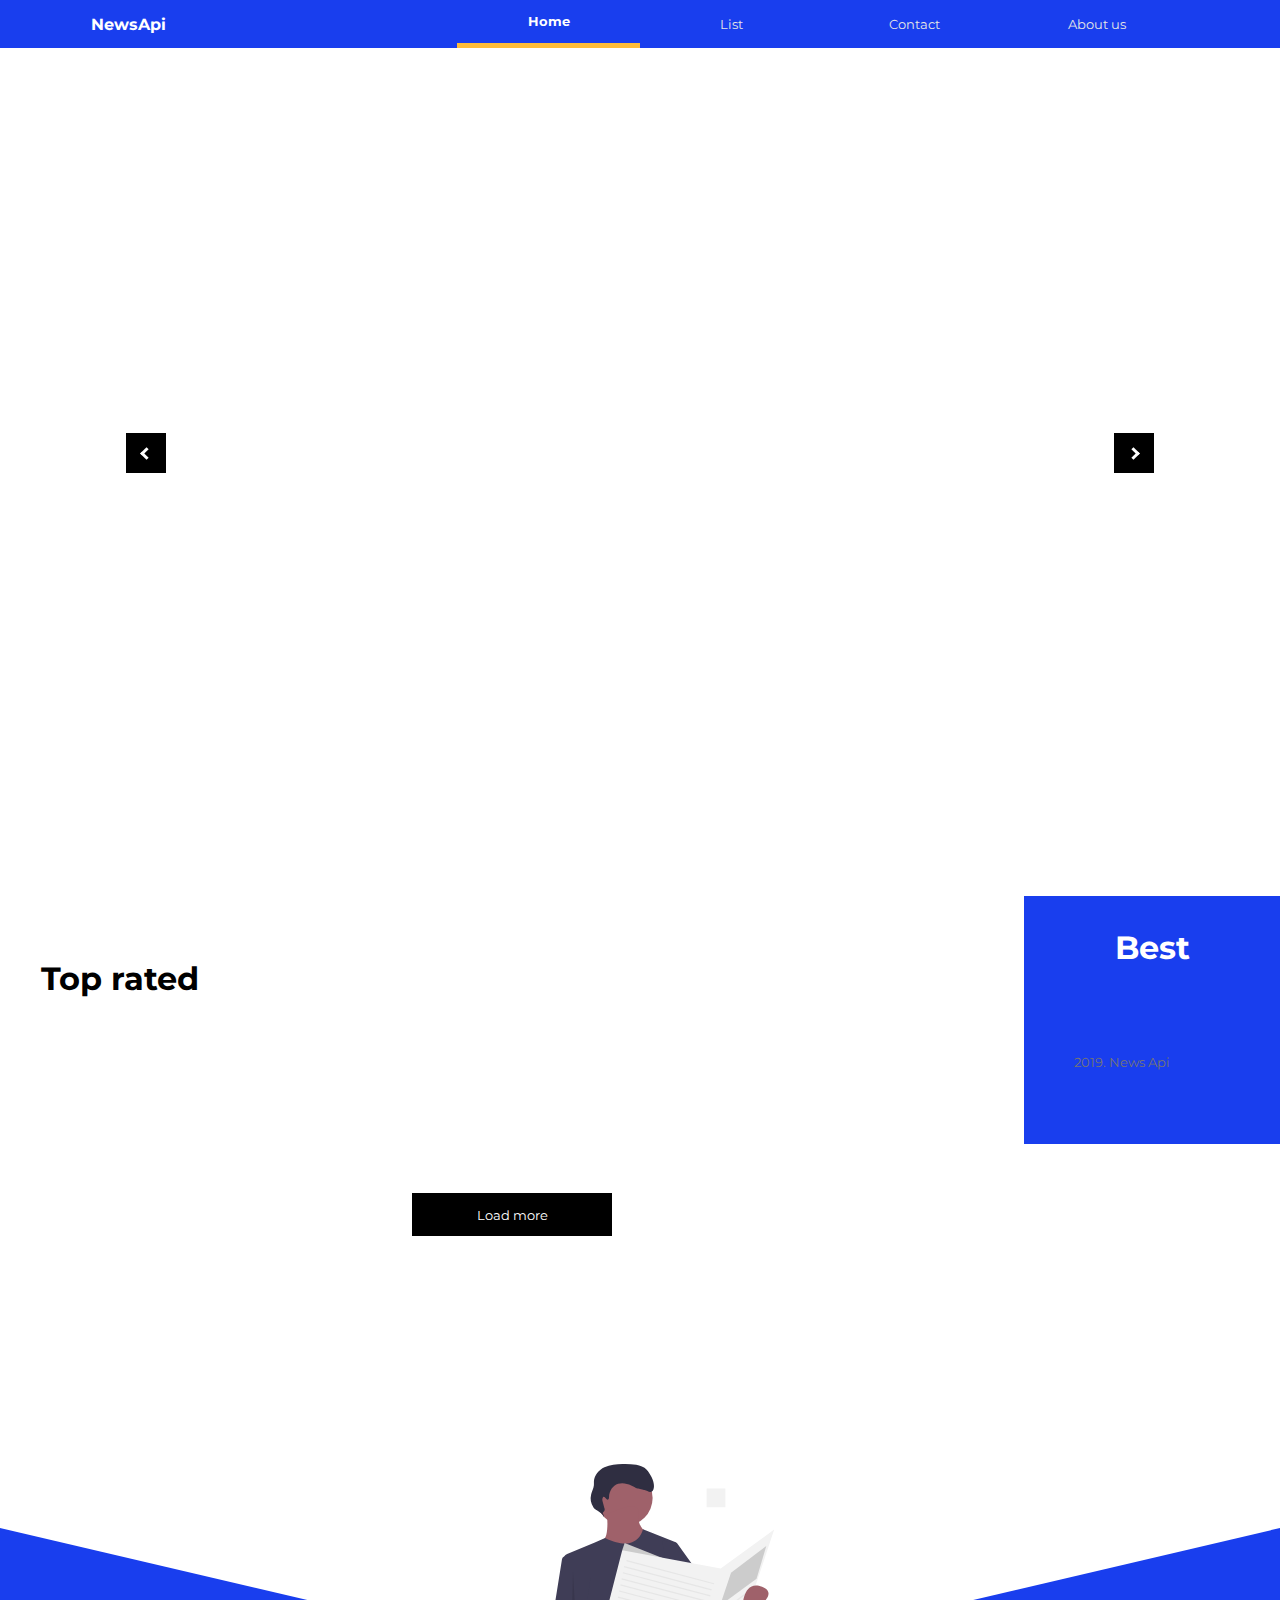
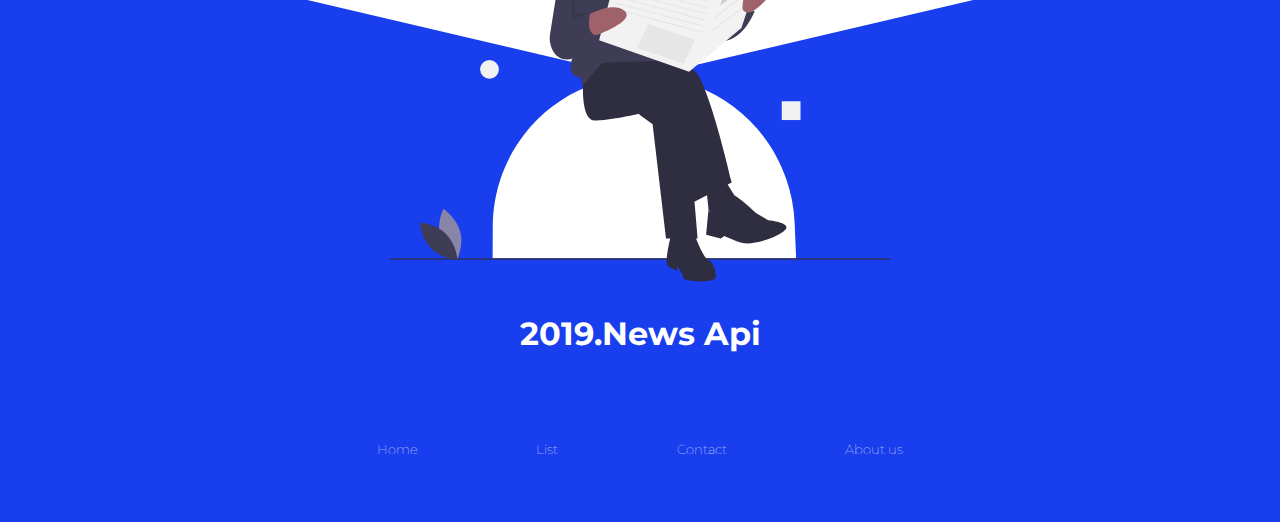
==== index.html @ ca881030 "Add files via upload" ====
<!DOCTYPE html>
<html lang="en">
<head>
    <meta charset="UTF-8">
    <meta name="viewport" content="width=device-width, initial-scale=1.0">
    <meta http-equiv="X-UA-Compatible" content="ie=edge">
    <link rel="stylesheet" href="style.css">
    <link href="https://fonts.googleapis.com/css?family=Montserrat:400,700&display=swap" rel="stylesheet">     
    <title>News Api </title>

</head>
<body>
    <!--Facebook plugin-->
    <div id="fb-root"></div>
    <script async defer crossorigin="anonymous" src="https://connect.facebook.net/en_US/sdk.js#xfbml=1&version=v5.0"></script>
    <!--End facebook plugin-->
    <div class="wrapper">
        <header>
            <nav class="containerwidth">
                <p>NewsApi</p>
                <button><i class="arrow down"></i></button>
                <ul class="nav">
                    <li class="active"><a href="index.html">Home</a></li>
                    <li>
                        <a href="route/lists.html">List</a>
                        <ul class="sub-menu">
                            <li><a href="#">Bitcoinist.com</a></li>
                            <li class="menu-item-has-children"><a href="#">Fxstreet.com</a></li>
                            <li><a href="#">Vanguardngr.com</a></li>
                            <li><a href="#">Crowdfundinsider.com</a></li><li><a href="#">Bitcoinist.com</a></li>
                            <li class="menu-item-has-children"><a href="#">Fxstreet.com</a></li>
                            <li><a href="#">Vanguardngr.com</a></li>
                            <li><a href="#">Crowdfundinsider.com</a></li><li><a href="#">Bitcoinist.com</a></li>
                            <li class="menu-item-has-children"><a href="#">Fxstreet.com</a></li>
                            <li><a href="#">Vanguardngr.com</a></li>
                            <li><a href="#">Crowdfundinsider.com</a></li><li><a href="#">Bitcoinist.com</a></li>
                            <li class="menu-item-has-children"><a href="#">Fxstreet.com</a></li>
                            <li><a href="#">Crowdfundinsider.com</a></li><li><a href="#">Bitcoinist.com</a></li>
                            <li class="menu-item-has-children"><a href="#">Fxstreet.com</a></li>
                            <li><a href="#">Vanguardngr.com</a></li>
                            <li><a href="#">This will be list of authors but select non duplicate</a></li>
                        </ul>
                    </li>
                    <li><a href="route/contact.html">Contact</a></li>
                    <li><a href="route/about.html">About us</a></li>
                </ul>
            </nav>
        </header>

        <div class="sliding containerwidth">
            <div class="recent">
                <div class="centerFlex">
                    <div class="box" id="left">
                        <button><i class="arrow left"></i></button>
                    </div>
                </div>
                
                <div class="news">
                </div>

                <div class="centerFlex">
                    <div class="box" id="right">
                        <button><i class="arrow right"></i></button>
                    </div>
                </div>
            </div>
        </div>

        <div class="topRated">
            <h1>Top rated</h1>
            <div class="row">
            </div>
            <div class="loadMore">
                <button>Load more</button>
            </div>
        </div>

        <aside>
            <div class="best">
                <h1>Best</h1>
                <div class="featured">
                </div>
            </div>

            <div class="fbFeed">
                <div class="fbfullwidth">
                    <div class="fb-page" 
                        data-href="https://www.facebook.com/2019newsapi/?modal=admin_todo_tour" 
                        data-tabs="timeline" 
                        data-width="" 
                        data-height="" 
                        data-small-header="false" 
                        data-adapt-container-width="true" 
                        data-hide-cover="false" 
                        data-show-facepile="true">
                        <blockquote cite="https://www.facebook.com/2019newsapi/?modal=admin_todo_tour" class="fb-xfbml-parse-ignore">
                            <a href="https://www.facebook.com/2019newsapi/?modal=admin_todo_tour">
                                2019. News Api
                            </a>
                        </blockquote>
                    </div> 
                </div>
            </div>        
        </aside>
        

        <footer>
            <svg
                class="arrow"
                xmlns='http://www.w3.org/2000/svg'
                viewBox='0 0 64 64'
                preserveAspectRatio="none">
                <path d='M0 0 L64 0 L32 64 Z' />
            </svg>
            <div class="footersvg">
                <div>
                    <svg id="a751cec9-7d0e-4c8a-a2d9-3a6c65a20454" 
                    data-name="Layer 1" 
                    xmlns="http://www.w3.org/2000/svg" 
                    width="400" 
                    height="auto" 
                    viewBox="0 0 799 667.07575">
                    <title>newspaper</title>
                    <path d="M849.5,746.61987h-485l.21874-51.42174c.55348-130.11522,104.40844-237.32948,234.506-239.54236q2.10824-.03587,4.22346-.0359h.0004a245.33553,245.33553,0,0,1,85.75247,15.40589c92.054,34.28252,153.84089,121.38358,157.951,219.52807Z" transform="translate(-200.5 -116.46212)" fill="#ffffff"/><rect y="630.15774" width="799" height="2" fill="#2f2e41"/><polygon points="398.287 400.165 419.657 415.708 441.028 598.33 491.54 598.33 474.055 390.451 404.115 363.252 398.287 400.165" fill="#2f2e41"/><path d="M509.4184,458.34384s-5.82836,66.05475,17.48508,67.99754,112.68163-19.42787,112.68163-19.42787l42.74131,151.53736,64.112-33.02737s-38.85573-170.96523-62.16917-180.67916-101.02491-29.1418-101.02491-29.1418l-56.34082,9.71393Z" transform="translate(-200.5 -116.46212)" fill="#2f2e41"/><path d="M649.29905,710.90611s-11.65673,44.68409-3.88558,48.56967a140.53483,140.53483,0,0,1,13.59951,7.77114v-7.77114s9.71393,9.71393,9.71393,17.48508,52.45524,9.71393,52.45524,0-1.94278-21.37066-11.65672-27.199-21.37065-38.85573-21.37065-38.85573Z" transform="translate(-200.5 -116.46212)" fill="#2f2e41"/><polygon points="505.14 514.79 509.025 551.703 522.625 575.016 555.652 538.103 530.396 497.305 505.14 514.79" fill="#2f2e41"/><path d="M736.72445,668.1648s7.15372-24.46025,14.26219-21.94406,34.30747,27.77242,34.30747,27.77242L804.722,685.64988s38.85573,3.88558,27.199,15.5423-54.398,27.199-73.82589,19.42786-23.31344-9.71393-23.31344-9.71393l-5.82836,3.88557-23.31344-5.82836,3.88557-40.79852S715.35379,685.64988,736.72445,668.1648Z" transform="translate(-200.5 -116.46212)" fill="#2f2e41"/><circle cx="374.97315" cy="54.34929" r="44.68409" fill="#9f616a"/><path d="M547.30274,197.039s3.88558,40.79852-7.77114,40.79852S541.47438,288.35,572.559,288.35s42.74131-60.22639,42.74131-60.22639-21.37066-7.77115-17.48508-33.02737S547.30274,197.039,547.30274,197.039Z" transform="translate(-200.5 -116.46212)" fill="#9f616a"/><path d="M544.20687,234.72539l-16.332,6.99774L483.5501,260.47592a8.99955,8.99955,0,0,0-5.43656,9.29441l16.734,148.74639s-17.48508,36.91294,9.71394,38.85573L508.447,470.972l31.08459-36.913,116.5672-3.88557,1.94279-188.45031L604.70588,220.647S597.45181,260.755,544.20687,234.72539Z" transform="translate(-200.5 -116.46212)" fill="#3f3d56"/><path d="M489.99054,266.008l-7.17945-2.05127a5.919,5.919,0,0,0-7.47123,4.7594L456.288,388.22347a41.5016,41.5016,0,0,0,4.05469,25.91676c5.8867,11.14588,18.11259,21.25444,43.24739,9.23345l17.48508-126.28113Z" transform="translate(-200.5 -116.46212)" fill="#3f3d56"/><path d="M635.69954,238.809l23.31344,3.88557,64.112,89.36819L728.9533,347.605l36.913-11.65672s-1.94279,17.48508,17.48508,15.5423c0,0-23.31344,64.112-71.88311,44.68409s-64.112-77.71147-64.112-77.71147Z" transform="translate(-200.5 -116.46212)" fill="#3f3d56"/><polygon points="462.399 161.203 374.973 126.232 371.088 137.889 411.886 172.859 462.399 161.203" fill="#ccc"/><path d="M548.56969,173.66c1.65033-.44064,1.89277-2.63175,1.94808-4.339.29622-9.14249,5.80151-18.52371,14.553-21.18523a24.46655,24.46655,0,0,1,10.313-.5675,39.06274,39.06274,0,0,1,13.96661,4.65951c2.27932,1.28145,4.51509,2.82482,7.10047,3.21626,1.70747.25852,9.10059,2.40806,10.80081,2.71057,3.7381.66508,7.2121,4.00959,10.79913,2.765,3.43173-1.19068,4.19139-5.634,4.27434-9.26547.189-8.27324-6.09157-19.72372-11.62353-25.87838-4.198-4.67054-10.519-6.82653-16.698-7.9476a111.168,111.168,0,0,0-21.83787-1.32849c-9.88858.17636-20.05125.93961-28.968,5.21828s-16.40657,12.79425-16.834,22.67516c-.089,2.05828.1233,4.12515-.04976,6.17808-.42218,5.00809-3.08153,9.5316-4.329,14.40017a26.35017,26.35017,0,0,0,3.67977,21.05747c3.30926,4.87005,16.54275,9.29112,16.35142,15.176,2.39183-2.478-3.24866-4.97242-.85683-7.45041a5.89248,5.89248,0,0,0,1.75244-7.19911l-2.53985-9.90672c-.46505-1.814-.92235-3.77752-.21992-5.51327C542.87485,164.40725,545.81807,174.39469,548.56969,173.66Z" transform="translate(-200.5 -116.46212)" fill="#2f2e41"/><polygon points="371.088 137.889 334.175 281.655 477.941 332.168 561.481 262.227 613.936 104.862 528.453 167.031 371.088 137.889" fill="#f2f2f2"/><rect x="647.35642" y="216.98683" width="1.94246" height="144.66914" transform="translate(2.65912 725.90593) rotate(-75.21727)" fill="#e6e6e6"/><rect x="643.47085" y="226.70077" width="1.94246" height="144.66914" transform="translate(-9.62744 729.38435) rotate(-75.21727)" fill="#e6e6e6"/><rect x="641.52806" y="236.4147" width="1.94246" height="144.66914" transform="translate(-20.46692 734.74125) rotate(-75.21727)" fill="#e6e6e6"/><rect x="639.58528" y="246.12863" width="1.94246" height="144.66914" transform="translate(-31.3064 740.09815) rotate(-75.21727)" fill="#e6e6e6"/><rect x="637.64249" y="255.84257" width="1.94246" height="144.66914" transform="translate(-42.14588 745.45505) rotate(-75.21727)" fill="#e6e6e6"/><rect x="635.6997" y="265.5565" width="1.94246" height="144.66914" transform="translate(-52.98536 750.81195) rotate(-75.21727)" fill="#e6e6e6"/><rect x="633.75692" y="275.27043" width="1.94246" height="144.66914" transform="translate(-63.82485 756.16885) rotate(-75.21727)" fill="#e6e6e6"/><rect x="631.81413" y="284.98437" width="1.94246" height="144.66914" transform="translate(-74.66433 761.52575) rotate(-75.21727)" fill="#e6e6e6"/><rect x="629.87134" y="294.6983" width="1.94246" height="144.66914" transform="translate(-85.50381 766.88265) rotate(-75.21727)" fill="#e6e6e6"/><path d="M512.35043,360.10426s43.69485-26.09876,63.12272-8.61368-56.34081,42.7413-56.34081,42.7413Z" transform="translate(-200.5 -116.46212)" fill="#9f616a"/><path d="M464.73431,372.86123l56.34081-21.37065s-9.71393,36.91294,9.71394,38.85573L503.59,423.37368S449.192,423.37368,464.73431,372.86123Z" transform="translate(-200.5 -116.46212)" fill="#3f3d56"/><polygon points="412.494 255.602 487.255 280.799 469.562 319.365 394.801 294.169 412.494 255.602" fill="#e6e6e6"/><polygon points="544.967 173.831 601.308 131.089 585.766 183.545 527.482 226.286 544.967 173.831" fill="#ccc"/><rect x="711.07913" y="339.83365" width="70.7185" height="1.9432" transform="translate(-254.72546 403.94235) rotate(-37.18317)" fill="#e6e6e6"/><rect x="707.19355" y="361.2043" width="70.7185" height="1.9432" transform="translate(-268.43105 405.93854) rotate(-37.18317)" fill="#e6e6e6"/><path d="M777.523,353.43336s48.56966-29.1418,17.48508-40.79852-31.08459,33.02738-31.08459,33.02738S761.98067,355.37615,777.523,353.43336Z" transform="translate(-200.5 -116.46212)" fill="#9f616a"/><polygon points="292.405 171.888 290.462 247.657 320.575 239.063 296.29 239.885 292.405 171.888" opacity="0.1"/><path d="M280.90863,712.35433c6.07317,22.45006,26.87512,36.35395,26.87512,36.35395s10.95541-22.49485,4.88225-44.94491-26.87512-36.354-26.87512-36.354S274.83547,689.90427,280.90863,712.35433Z" transform="translate(-200.5 -116.46212)" fill="#8985a8"/><path d="M289.83272,707.52957c16.66484,16.22256,18.70033,41.1604,18.70033,41.1604s-24.98356-1.36411-41.64841-17.58667-18.70033-41.1604-18.70033-41.1604S273.16787,691.307,289.83272,707.52957Z" transform="translate(-200.5 -116.46212)" fill="#3f3d56"/><rect x="626" y="379.15774" width="30" height="30" fill="#f2f2f2"/><rect x="506" y="39.15774" width="30" height="30" fill="#f2f2f2"/><circle cx="159" cy="328.15774" r="15" fill="#f2f2f2"/></svg>
                </div>
            </div>
            <div class="containerwidth">
                <h1><span>2019.</span> <span>News Api</span></h1>
                <ul class="footernav">
                    <li><a href="index.html" target="_blank">Home</a></li>
                    <li><a href="route/lists.html" target="_blank">List</a></li>
                    <li><a href="route/contact.html" target="_blank">Contact</a></li>
                    <li><a href="route/about.html" target="_blank">About us</a></li>
                </ul>
            </div>
        </footer>
    </div>

<!-- MODAL WINDOW-->
    <div class="modal">
        <div class="modalWindow">
            <div class="exit">+</div>
            <div class="imgContainer">
                <div class="bar">
                    <div class="views">
                        <svg 
                        height="70%" 
                        viewBox="0 -43 511.99959 511" 
                        width="auto" 
                        xmlns="http://www.w3.org/2000/svg"
                        fill="white"
                        ><path d="m255.824219 290.21875c8.289062 0 15.003906-6.71875 15.003906-15.003906v-18.378906c0-8.285157-6.714844-15-15.003906-15-8.285157 0-15 6.714843-15 15v18.378906c0 8.285156 6.714843 15.003906 15 15.003906zm0 0"/><path d="m36.675781 149.875c2.933594 2.9375 6.777344 4.40625 10.621094 4.40625 3.835937 0 7.667969-1.460938 10.597656-4.382812 5.863281-5.851563 5.875-15.351563.023438-21.21875l-32.015625-32.085938c-5.851563-5.863281-15.351563-5.878906-21.214844-.023438-5.863281 5.851563-5.875 15.351563-.023438 21.21875zm0 0"/><path d="m464.035156 154.378906c3.921875 0 7.839844-1.527344 10.785156-4.570312l31.914063-32.988282c5.761719-5.953124 5.605469-15.449218-.351563-21.210937-5.953124-5.765625-15.453124-5.605469-21.214843.351563l-31.914063 32.984374c-5.761718 5.957032-5.601562 15.453126.351563 21.214844 2.914062 2.816406 6.671875 4.21875 10.429687 4.21875zm0 0"/><path d="m255.824219 75.3125c8.289062 0 15.003906-6.71875 15.003906-15.003906v-44.804688c0-8.285156-6.714844-15.003906-15.003906-15.003906-8.285157 0-15 6.71875-15 15.003906v44.804688c0 8.285156 6.714843 15.003906 15 15.003906zm0 0"/><path d="m509.921875 275.125c3.113281-5.234375 2.683594-11.976562-1.003906-16.816406-2.144531-2.835938-29.332031-38.382813-72.9375-74.328125-26.300781-21.675781-53.152344-38.984375-79.804688-51.449219-33.898437-15.847656-67.601562-23.882812-100.175781-23.882812-32.578125 0-66.28125 8.035156-100.179688 23.882812-26.65625 12.464844-53.503906 29.773438-79.804687 51.449219-44.488281 36.671875-71.910156 72.953125-73.054687 74.480469-3.949219 5.265624-3.949219 12.746093 0 18.011718 1.144531 1.523438 28.566406 37.808594 73.054687 74.480469 26.300781 21.675781 53.148437 38.984375 79.804687 51.449219 33.898438 15.847656 67.601563 23.882812 100.179688 23.882812 32.574219 0 66.277344-8.035156 100.175781-23.882812 26.652344-12.464844 53.503907-29.773438 79.804688-51.449219 44.488281-36.671875 71.910156-72.953125 73.054687-74.480469.320313-.429687.613282-.886718.886719-1.347656zm-414.292969-68.421875c37.78125-31.046875 96.273438-68.050781 160.367188-68.050781 64.097656 0 122.589844 37.003906 160.371094 68.050781 27.1875 22.339844 47.902343 44.925781 59.164062 58.125-6.875 3.691406-13.996094 5.054687-21.527344 4.125-11.964844-1.484375-22.070312-8.386719-27.300781-12.644531-10.019531-9.875-20.375-19.171875-30.789063-27.644532-60.972656-49.597656-109.742187-60.007812-139.914062-60.007812-54.671875 0-106.265625 32.632812-139.917969 60.007812-10.542969 8.578126-21.027343 18-31.160156 28.015626-10.292969 9.699218-20.964844 13.707031-32.605469 12.273437-5.597656-.695313-10.78125-2.578125-15.257812-4.820313 11.386718-13.285156 31.851562-35.476562 58.570312-57.429687zm160.351563-6.351563c36.898437 0 66.917969 30.101563 66.917969 67.101563 0 37.003906-30.019532 67.105469-66.917969 67.105469-36.898438 0-66.917969-30.101563-66.917969-67.105469 0-37 30.019531-67.101563 66.917969-67.101563zm.019531 195.929688c-64.097656 0-122.589844-37.007812-160.371094-68.050781-12.191406-10.015625-23.074218-20.082031-32.394531-29.328125 15.226563-1.527344 29.683594-8.476563 42.429687-20.542969.078126-.074219.15625-.148437.230469-.226563 9.488281-9.378906 19.285157-18.191406 29.121094-26.191406 9.332031-7.59375 20.167969-15.640625 32.054687-23.121094-5.148437 11.84375-8.011718 24.910157-8.011718 38.632813 0 53.546875 43.480468 97.109375 96.921875 97.109375 53.445312 0 96.921875-43.5625 96.921875-97.109375 0-13.746094-2.871094-26.828125-8.03125-38.691406 10.136718 6.378906 20.847656 14.015625 32.113281 23.179687 9.835937 8 19.632813 16.8125 29.117187 26.191406.3125.308594.636719.601563.972657.882813 9.078125 7.527344 23.664062 16.917969 41.992187 19.523437-40.988281 40.695313-112.765625 97.742188-193.066406 97.742188zm0 0"/></svg>
                        <h2>226</h2>
                    </div>
                    <div class="bestNews">
                        <svg 
                        height="70%" 
                        viewBox="0 0 512 512" 
                        width="auto" 
                        fill="white"
                        xmlns="http://www.w3.org/2000/svg">
                        <path d="m256 512c-68.378906 0-132.667969-26.628906-181.019531-74.980469-48.351563-48.351562-74.980469-112.640625-74.980469-181.019531s26.628906-132.667969 74.980469-181.019531c48.351562-48.351563 112.640625-74.980469 181.019531-74.980469s132.667969 26.628906 181.019531 74.980469c48.351563 48.351562 74.980469 112.640625 74.980469 181.019531 0 50.53125-14.996094 99.675781-43.375 142.117188-6.136719 9.179687-18.558594 11.648437-27.742188 5.507812-9.179687-6.136719-11.648437-18.558594-5.507812-27.742188 23.960938-35.839843 36.625-77.292968 36.625-119.882812 0-119.101562-96.898438-216-216-216s-216 96.898438-216 216 96.898438 216 216 216c39.503906 0 78.144531-10.757812 111.738281-31.105469 9.445313-5.722656 21.742188-2.707031 27.46875 6.742188 5.722657 9.449219 2.703125 21.746093-6.746093 27.46875-39.84375 24.136719-85.648438 36.894531-132.460938 36.894531zm92.011719-124.644531c13.910156-10.164063 19.445312-27.292969 14.097656-43.640625l-17.054687-52.148438 44.695312-32.261718c13.832031-9.984376 19.574219-27.679688 14.289062-44.027344-5.355468-16.570313-19.988281-27.277344-37.285156-27.277344h-55.566406l-16.910156-52.03125c-5.359375-16.382812-19.992188-26.96875-37.277344-26.96875s-31.917969 10.585938-37.289062 27.007812l-16.898438 51.992188h-55.566406c-17.296875 0-31.929688 10.707031-37.285156 27.273438-5.285157 16.351562.457031 34.046874 14.289062 44.03125l44.695312 32.257812-17.054687 52.152344c-5.347656 16.347656.1875 33.476562 14.097656 43.636718 14 10.226563 32.125 10.277344 46.175781.132813l44.835938-32.371094 44.835938 32.371094c6.996093 5.050781 14.996093 7.574219 23 7.574219 8.070312 0 16.144531-2.570313 23.175781-7.703125zm-144.832031-159.355469c17.128906 0 32.109374-10.609375 37.289062-26.441406l16.535156-50.871094 16.539063 50.90625c5.167969 15.796875 20.148437 26.40625 37.277343 26.40625h53.953126l-43.683594 31.53125c-13.839844 9.988281-19.578125 27.578125-14.28125 43.769531l16.453125 50.316407-43.265625-31.234376c-6.734375-4.859374-14.6875-7.429687-22.996094-7.429687-8.3125 0-16.265625 2.566406-23 7.429687l-43.265625 31.238282 16.457031-50.316406c5.296875-16.195313-.445312-33.785157-14.28125-43.773438l-43.679687-31.53125zm163.648437.003906h.007813zm0 0"/></svg>
                        <h2>2</h2>
                    </div>
                </div>
            </div>
            <div class="content">
                <div class="holder">
                    <span class="date">2020-01-04</span>
                    <h1>Why Crypto Fund Investors are Quitting Their Positions?</h1>
                    <span>Author: <i class="author">Daniel Kuhn</i></span>
                    <p><b>Description:</b> Benjamin Noys found a link between fringe, online philosophies and digital-native currencies. Here he explains \"accelerationism.\"</p>
                    <p><b>Content: </b>This post is part of CoinDesk's 2019 Year in Review, a collection of 100 op-eds, interviews and takes on the state of blockchain and the world. Benjamin Noys, a professor at the University of Chichester, in the UK, invented the term \"accelerationism\" for a ph… [+7181 chars]</p>
                    <div class="links">
                        <a href="" target="_blank">visit source post</a> 
                        <a href="" target="_blank">Seekingalpha.com</a>
                    </div>
                </div>
            </div>
        </div>
    </div>
</body>
<script src="trialScript.js"></script>
</html>
---- style.css ----
/*general setting up*/
html {box-sizing: border-box;}
*, *:before, *:after {box-sizing: inherit;}

body {
    margin: 0;
    padding: 0; 
    font-family: 'Montserrat', sans-serif;
    position: relative;
}

h1,h2,h3,h4,h5,h6{font-weight: 700;}
a{text-decoration: none;transition: all 0.5s ease;}
header, footer{background-color: var(--blue);}

/*color palette used for project*/
:root{
    --blue: #193EEE;
    --orange:#ff6400;
    --yellow:#febc39;
    --grayText:#757575;
}

/*for desktop reaching stop at 1200px wide*/
.containerwidth{
    width: 100%;
    max-width: 1200px;
    margin: 0 auto;
}

/*GRID SYSTM*/
.wrapper{
    margin: 0 auto;
    display: grid;
    grid-template-columns: auto;
	grid-template-rows: auto;
	grid-template-areas: 
        "header"
        "slider"
    	"topRated"
        "aside"
        "footer";
}

/*Grid areas*/
header{grid-area:header;}
.sliding{grid-area:slider; margin-bottom: 3%;}
.topRated{grid-area:topRated;}
aside{grid-area:aside; background-color:var(--blue)}
footer{grid-area:footer;color: white;}

/*give padding to each direct child of wrapper parent except header, because i want it not to have paddings*/
.wrapper > *:not(header):not(footer){padding:4%;}


/*HEADER MOBILE*/
/*nav ul{display: none;}*/
nav{
    display: flex;
    flex-direction: column;
    padding: 0 4%;
}

.nav{
    display: flex;
    flex-direction: column;
    padding: 0;
    flex:0 1 100%;
    justify-content: flex-end;
    align-items: center;
}

.nav li{
    list-style-type: none;
    text-align: center;
    margin-bottom: 2%;
}

.nav > li > a{
    padding: 3% 0;
    width: 100%;
}

.sub-menu{display: none}
.nav{display: none;}

header button{
    border: none;
    margin-bottom: 4%;
    background-color: var(--blue);
}

.recent button{
    border: none;
    background-color: white;
    width: 100%;
    height: 100%;
}

button i {
    border: solid black;
    border-width: 0 3px 3px 0;
    display: inline-block;
    padding: 3px;
}

nav button i{border: solid white;border-width: 0 3px 3px 0;}

/*arrows have been taken form w3*/
.down {transform: rotate(45deg);-webkit-transform: rotate(45deg);}
.right {transform: rotate(-45deg);-webkit-transform: rotate(-45deg);}
.left {transform: rotate(135deg);-webkit-transform: rotate(135deg);}

/*change class to up when down is clicked with js*/
.up {transform: rotate(-135deg);-webkit-transform: rotate(-135deg);}

/*unitl js fix this shows on button hover direct next sibling on same level but dissapears as out button area, needs fixes*/
header button:hover + ul{display: flex; position: relative;}

nav p{
    font-weight: 700; 
    color: white;
    align-self: center;
}

nav a{color: rgb(230, 230, 230);transition: all 0.5s ease;}

.active > a{
    color:white;
    font-weight: bold;
}

ul.nav li:hover a{color:white;}



/*SLIDER MOST RECENT // MOBILE*/
.recent{
    padding:0;
    text-align: center;
    display: grid;
    gap: 20px;
    grid-template-columns: 10% 1fr 10%;
}

/*center things both horisontally and verically*/
.centerFlex {
    display: flex;
    justify-content: center;
    align-items: center;
    flex: 0 1 10%;
  }

/*every of 3 sliders put at those dimensions despite first and last childs are not sliders*/
[class*="slider"]{
    display: grid;
    grid-template-rows: auto 300px auto;
    transition: all 0.5s ease;
}

/*Slider change scaling*/
[class*="slider"]:hover{
    grid-template-rows: auto 320px auto;
}

/*change layout slider PHONE*/
.news{
    display: grid;
    grid-template-columns: 1fr;
    gap: 15px;
}

/*black square under arrows on tablet and desktop visible*/
.box{
    height: 40px;
    width: 100%;
    max-width: 40px;
    display: flex;
    align-items: center;
    justify-content: center;
}

/*targeting image div of every visible slider and adds overlay shadow*/
.sliding .image{
    padding:5%;
    background-blend-mode: overlay;
    background-color: rgba(0, 0, 0, 0.4);
    transition: all 0.5s ease;
    margin-bottom: 5%; 
}

/*changes  blend mode so it becomes darker*/
[class*='slider'] .image:hover{background-color: rgba(0, 0, 0, 0.7);}


/*Dont display 2 boxes unless media changes*/
.slider2, .slider3{display: none;}

/*Change this images url with api image path*/
[class*='slider'] .image{
    background-repeat: no-repeat;
    display: flex;
    align-items: center;
}

.slider1 .image{background-image: url("img/slider1.png");}
.slider2 .image{background-image: url("img/slider2.jpg");}
.slider3 .image{background-image: url("img/slider3.jpg");}

.sliding p, a{
    color: var(--grayText);
    font-size: 0.8em;
}

.sliding h2{color: white; font-size: 1.3em;}

.sliding p{
    display: flex;
    flex-direction: column;
    align-items: center;
    justify-content: flex-end;
}

.news span{color: #4b4b4b;;}


/*ASIDE BEST // MOBILE*/
.fbFeed{margin-bottom: 20%;}
.fbfullwidth{width: 100%;}

/*solution of making fb plugin responsive
https://www.mugo.ca/Blog/How-to-make-the-Facebook-Page-Plugin-fully-responsive */
aside{margin-top: 20%;}
aside .best{
    color: white;
    display: flex;
    flex-direction: column;
    text-align: center;
}

.featured{
    display: flex;
    flex-direction: column;
    padding:10%;
    align-items: center;
}

aside article{
    margin-bottom: 20%;
    width: 100%;
    display: flex;
    flex-direction: column;
    align-items: center;
    text-align: center;
}

aside article [class*="image"]{
    width: 150px;
    height:150px;
    margin-bottom: 5%;
    display: flex;
    align-items: flex-end;
    background-size:  100% 100%;
    background-repeat: no-repeat;
}

aside [class*="numbering"]{
    background-color: var(--blue);
    width: 35%;
    height: 35%;
    display: flex;
    align-items: center;
    justify-content: center;
    font-weight: bold;
    font-size: 2em;
    transition: all 0.5s ease;
}

.image1{background-image: url("https://www.newsbtc.com/wp-content/uploads/2020/01/shutterstock_1298459278-1200x780.jpg");}
.image2{background-image: url("img/best2.jpg");}
.image3{background-image: url("img/best3.jpg");}

.best a{font-weight: 100;color: white;}
.best a:hover{text-decoration: underline;}

/* this selects first link that is hovered so when it is it changes square width and hight */
.best article:hover [class*="numbering"]{
    width: 50%;
    height: 50%;
    background-color: white;
    color: var(--blue);
}

/*hides underline from numbers from first child link over image hover*/
.best article a:first-child:hover{text-decoration: none;}


/*TOP RATED SECTION // MOBILE*/
.topRated{
    display: flex; 
    flex-direction: column;
    margin-bottom: 5%;
}

.topRated .row{
    display: grid;
    grid-template-columns: 1fr;
    grid-auto-rows:1fr;
    gap:25px;
    margin: 5% 0;
}

.row > article{
    grid-template-columns: minmax(min-content,100%);
}

.row a{display: block;}

.row article div[class*="img"]{
    flex: 1;
    display: flex;
    flex-direction: column;
    justify-content: space-between;
    background-size:  100% 100%;
    background-repeat: no-repeat;
    color: white;
    padding: 2% 5%;
    background-blend-mode: overlay;
    background-color: rgba(0, 0, 0, 0.2);
}

.img1{background-image: url(img/top1.jpg);}
.img2{background-image: url(img/top2.jpg);}
.img3{background-image: url(img/top3.jpg);}


.lower a{margin: 5% 0;}
.lower{
    color:var(--grayText);
    display: flex;
    flex-direction: column;
}

.loadMore{
    display: flex; 
    justify-content: center; 
    background-color: black;
    width: 200px;
    align-self: center;
    margin-top: 80px;
}

.loadMore a{color: white;}
.loadMore button{
    width: 100%; 
    height: 100%;
    border: none; 
    background-color: black; 
    color: white;
    font-family: inherit;
    padding: 1em;
}


/*FOOTER*/
footer{
    margin-top:200px;
}

footer svg[class="arrow"]{
    width:100%;
    height: 50px;
    background-color: var(--blue);
}

footer svg[class="arrow"] path{fill:white}

.footernav{
    list-style-type: none;
    display: flex;
    flex-direction:column;
    padding: 0;
    align-items: center;
}

.footernav li{
    margin-bottom: 1em;
 }
 
 .footernav a{
    color: white;
    font-weight: 100;
 }

footer > div{
    display: flex;
    flex-direction: column;
    align-items: center;
    text-align: center;
    padding:0 4%;
}

footer > div h1{
    display: flex;
    flex-direction: column;
}

.footersvg{display:none}

footer .containerwidth{
    margin: 2em auto 0 auto;
}

/* MODAL WINDOW // MOBILE*/
/*https://codepen.io/Middi/pen/rJYOyz*/

/*target this with javascript when modal is called*/
body {
    height: 100vh;
    /*overflow-y: hidden;*/
    /*position: fixed;*/
    /*will use this code above to unable scrolling when modal is opened*/
  }

.modal{
    width: 100%;
    height: 100%;
    background-color: rgba(0, 0, 0, 0.7);

    /*check this for opening on current viewport*/
    position: absolute; 
    top:0; 
    /*check it*/

    display: flex;
    justify-content: center;
    align-items: center;
    overflow: auto;

    /*When modal is about to exit display it to none*/
    display: none;
}

.exit{
    cursor: pointer;
    position: absolute;
    top:0;
    right: 15px;
    font-size: 2em;
    transform: rotate(45deg);
}

.modalWindow{
    width: 80vw;
    min-height: 80vh; /*if its greater than take space needed*/
    max-height: 90vh;
    background-color: white;  
    position: relative;
    display: flex;
    flex-direction: column;
}

.imgContainer {
    background-color: var(--blue); /*fallback*/
    background-image: url(img/best2.jpg);
    background-size:  cover;
    background-repeat: no-repeat;
    height: 25vh;
    display: flex;
    flex-direction: column;
    justify-content: flex-end;
}

.imgContainer .bar {
    background-color: var(--blue);
    color: white;
    height: 20%;
    align-items: center;
    display: flex;
    padding: 0 10%;
    flex-flow:row wrap;
}

.bar > div {
    width: auto;
    height: 100%;
    display: flex;
    align-items: center;
    margin-right: 1em;
}

/*every element inside div items no matter which - give margin right*/
.bar > div > *{
    margin:0;
    margin-right: 1em;
}

.modal .content{
    padding:0% 9%; 
    overflow-y: auto;
    display: flex;
    font-size: 0.8em;
}

.holder{
    padding:10% 0;
    margin: auto auto;
}

/*let everything be gray inside holder except h1 and element with author class*/
.holder *:not(h1):not(.author){color: var(--grayText);}
.holder span i{color: black;}
.holder a{font-weight: 100;}
.holder a:hover{color: var(--blue);}

.modal .links{
    margin-top:10%;
    display:flex;
    flex-direction: column;
    align-items: center;
}

.modal .links a:first-child{margin-bottom: 2%;}



/* Tablet Styles */
@media only screen and (min-width: 550px) {

/*HEADER // TABLET*/
header button{display: none;}
/*list dropdown removed for tablet and phone sizes*/
.sub-menu{display: none;}

nav{
    flex-direction: row;
    padding: 0 4%;
}

/*direct child (logo) take space of 1 and rest of flex 2*/
nav > p{
    flex:1;
    margin:0;
}

.nav {
    display: flex;
    flex-direction: row;
    flex:2;
    margin: 0;
    height: 3em;
    align-items: center;
}

.nav > li {
    position: relative;
    margin-left: 0;
    margin-bottom: 0;
    flex-basis: 25%;
    justify-content: center;
    display: flex;
    height: 100%;
    align-items: center;
    transition: all 0.5s ease;
}

.nav > li:not(.active):hover{
    background-color: var(--yellow);
}

.active{
    border-bottom: 5px solid var(--yellow);
}



/*SLIDER // TABLET*/
/*fallback to arrows*/
.recent .box{background-color: black;}
.recent button{background-color: black;}
button i {border: solid white;border-width: 0 3px 3px 0;}

.recent{
    display: grid;
    grid-template-columns: 10% 1fr 10%;
}

/*change layout slider TABLET*/
.news{
    grid-template-columns: repeat(2, 1fr);
}

.slider2{display: grid;}

/*same hight on images*/
[class*="slider"] .image{
    flex:1;
    display: flex;
    align-items: center;
}

/*SLIDER 100VH FIX TO CENTER*/
/*FIX FOOTER STICK ON BTM*/
/*FIX da se pomjeraju samo slideri ne strelice*/
.sliding{
    height: 90vh;
    display:grid;
}

/*ASIDE // TABLET */
aside article{margin-bottom:7%;}
aside{margin-top: 0;}

/*fb feed hide*/
.fbFeed{display: none;}


/*TOP FEED // TABLET*/
.topRated .row{
    grid-template-columns: 1fr 1fr;
}

.row > article{
    display: grid;
    grid-template-rows: 1fr 1fr;
    justify-content: center;
    grid-template-columns: minmax(min-content,100%);
}

/*selects first div of parent article and its direct span child*/
.topRated article div:first-child > span{
    font-size: 0.8em; 
    color: rgba(255, 255, 255, 0.8);
}

/*FOOTER // TABLET*/
footer svg[class="arrow"]{height: 100px;}

.footernav{
    flex-direction:row;
    width: 100%;
    justify-content: space-evenly;
    margin:3em 0 3em 0;
    padding: 1em;
}

.footernav li{
    margin-bottom:0;
 }

footer > div h1{
    display: flex;
    flex-direction: row;
    margin-top:1em;
}

.footersvg{
    display:flex;
    position: relative;
    height: 200px;
}

.footersvg > div {
    position: relative;
    top:-150px;
}

footer .containerwidth{
    padding-top:0;
    width: 70%;
}

.containerwidth h1{margin-top:0;}

/*MODAL WINDOW // TABLET*/
.imgContainer{
    height: 35vh;
    display: flex;
    flex-direction:column;
}

.imgContainer > div{
    background-color: red;
}

.modal .content{
    font-size: 1em;
}

}


/* additional media just for tablet aside change so style from mobile is again reused for aside*/
@media only screen and (min-width: 550px) and (max-width:960px){
    .featured{
        flex-direction: row;
        align-items: stretch;
        padding: 0;
    }

    article{margin-right: 5%;}
    .featured article:last-child{margin-right: 0;}
    
}



/* Desktop Styles */
@media only screen and (min-width: 961px) {
/*Grid system*/
.wrapper{
    margin: 0 auto;
    display: grid;
    grid-template-columns: 1fr 20%;
    grid-template-rows: auto;
    grid-template-areas: 
        "header header"
        "slider slider"
        "topRated aside"
        "topRated ."
        "footer footer";
}

/*SLIDER*/
.recent{
    grid-template-columns: 10% 1fr 10%;
}

/*change lauout slider DESKTOP*/
.news{
     grid-template-columns: repeat(3, 1fr);
}

.slider3{display: grid;}

/*FB FEED // DESKTOP*/
.fbFeed{display: flex;}
aside article{margin-bottom: 20%;}

/*TOP FEED // DESKTOP*/
.topRated .row{
    grid-template-columns: 1fr 1fr 1fr;
}

.row > article{
    grid-template-columns: minmax(min-content,90%);
}


/*HEADER // showing subnavigation on hover // DESKTOP*/
/*changes display to visible when direct li of ul is hovered so it displays direct child ul of that li*/

ul > li:hover > ul{
    position: absolute;
    top: 100%;
    background-color: var(--blue);
    display: flex;
    flex-direction: column;
    padding:0;
    z-index: 1;
}

.sub-menu li{
    margin:  0;
    display: flex;
    justify-content: center;
    text-align: center;
}

.sub-menu li > a{padding: 2% 0;}


/*FOOTER // DESKTOP*/
footer svg[class="arrow"]{height: 150px;}

.footersvg svg{
    width: 500px;
}

.footersvg > div {
	top: -220px;
}

/*MODAL WINDOW*/
/* makes container basis wider than image*/
.modalWindow{flex-direction: row;}
.modal .content{flex:0 1 65%;}

.imgContainer{
    flex: 0 1 35%;
    height: auto;
    flex-direction:row;
    justify-content: flex-start;
}

.modal .links{
    margin-top:5%;
    margin-bottom: 0;
    flex-direction: row;
    justify-content: space-between;
}

.imgContainer .bar{
    flex-direction: column;
    height: 100%;
    justify-content: center;
    width:20%;
    padding:0;
}

.bar > div {
    width: auto; 
    height: auto;
    margin:0;
    margin-bottom: 1em;
    display: grid;
    grid-template-rows: 50px auto;
    grid-template-columns: auto;
    justify-items: center;
}

.bar > div > *{
    margin:0;
}



}
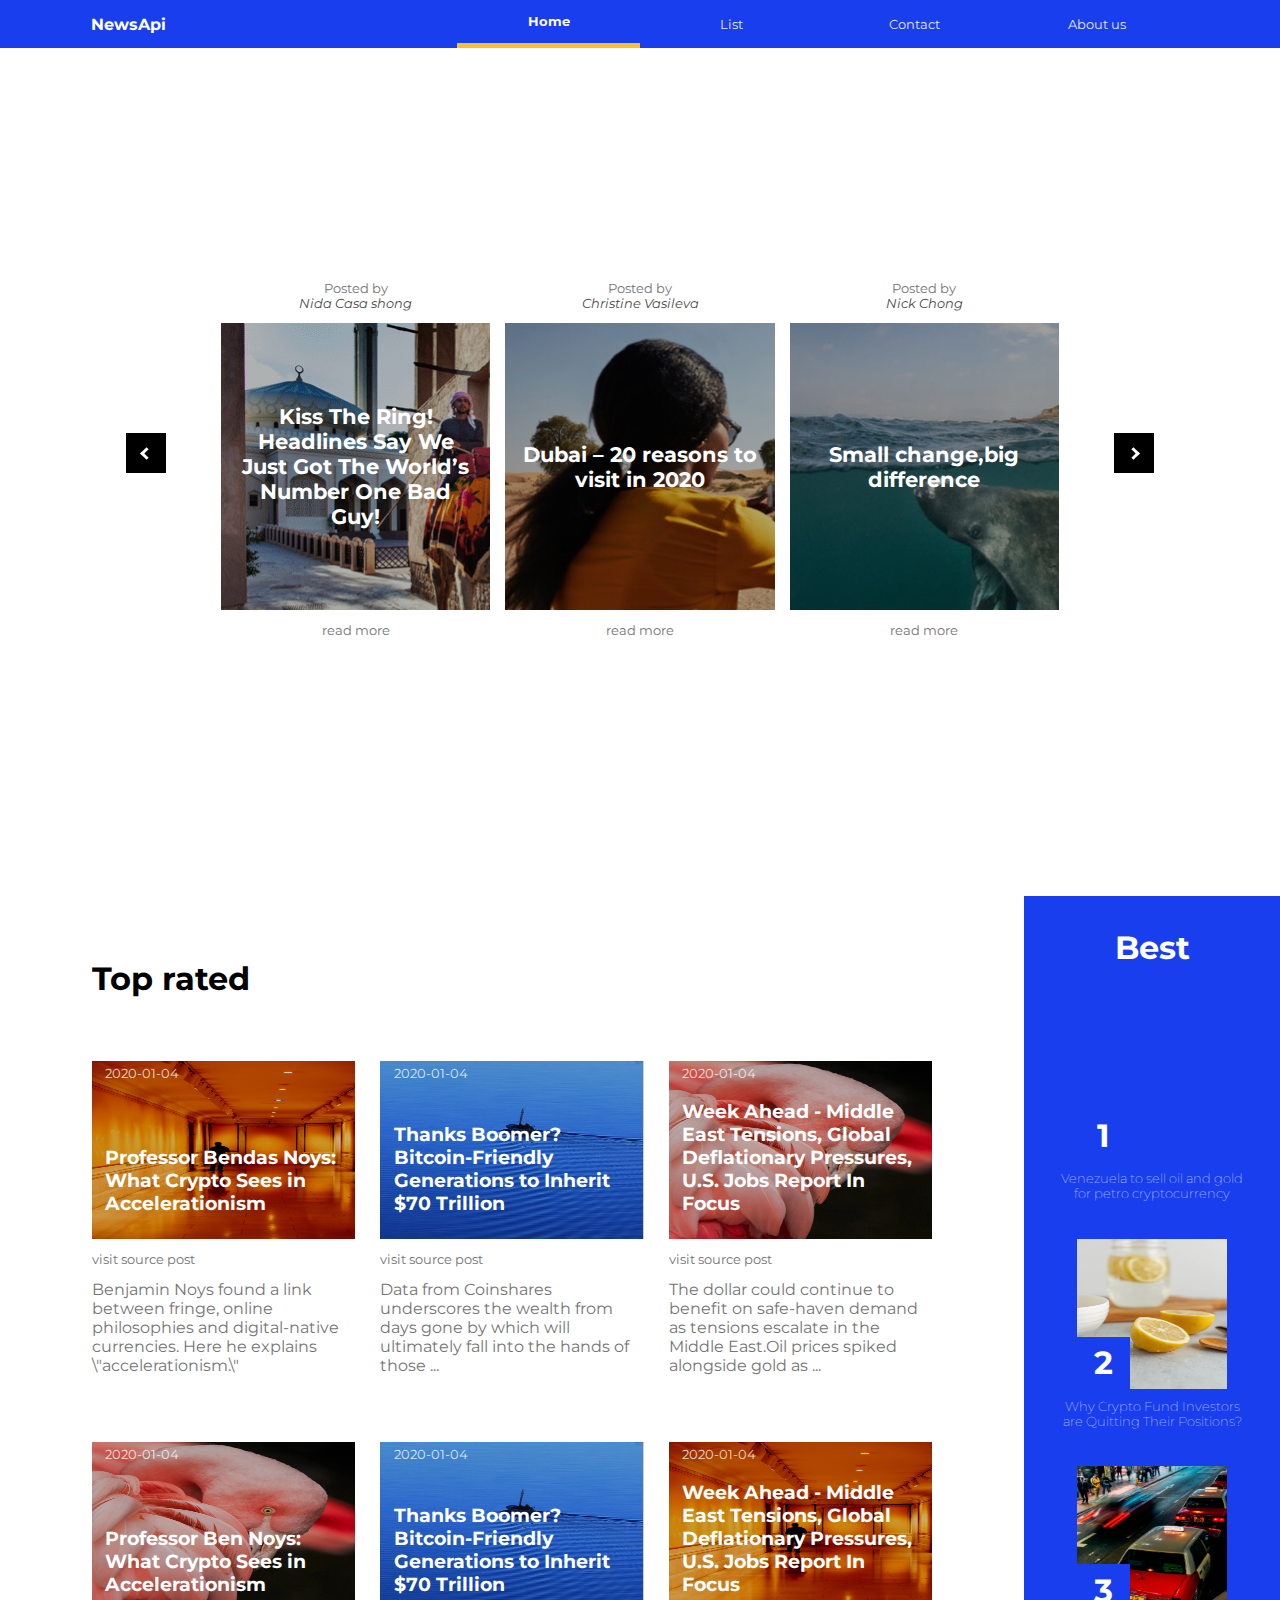
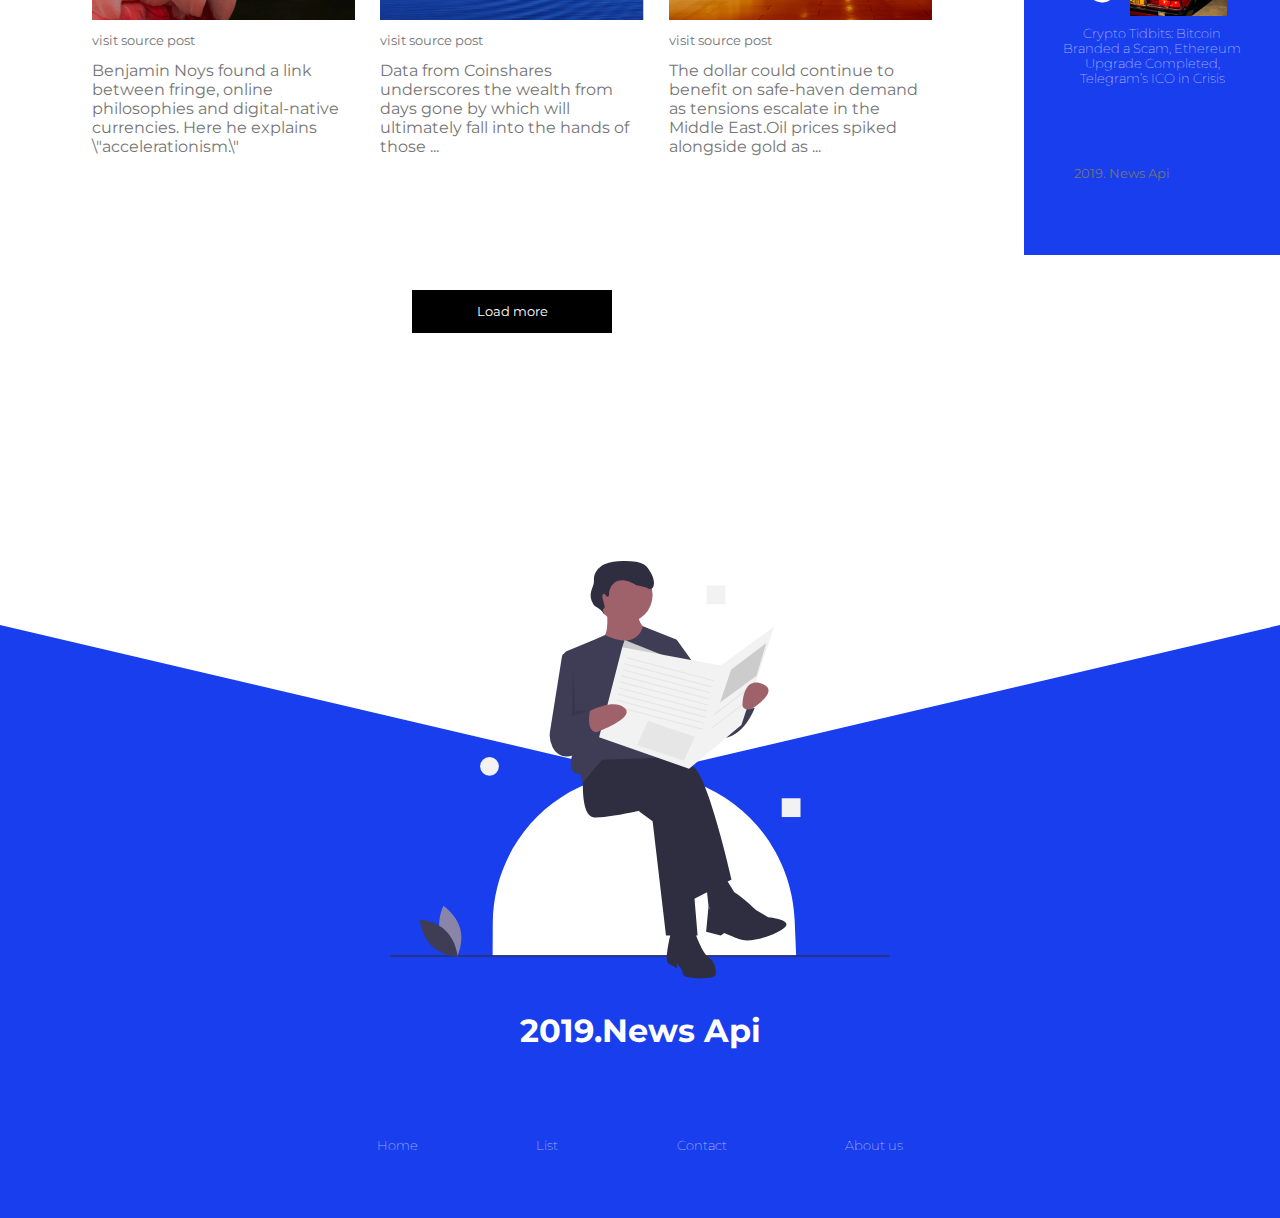
==== commit adceea7e: "Add files via upload" ====
--- a/index.html
+++ b/index.html
@@ -56,6 +56,27 @@
                 </div>
                 
                 <div class="news">
+                    <div class="slider1">
+                        <p>Posted by <span class="author"><i>Nida Casa shong</i></span></p>
+                        <div class="image">
+                            <h2>Kiss The Ring! Headlines Say We Just Got The World’s Number One Bad Guy!</h2>
+                        </div>
+                        <a href="#">read more</a>
+                    </div>
+                    <div class="slider2">
+                        <p>Posted by <span class="author"><i>Christine Vasileva</i></span></p>
+                        <div class="image">
+                            <h2>Dubai – 20 reasons to visit in 2020</h2>
+                        </div>
+                        <a href="#">read more</a>
+                    </div>
+                    <div class="slider3">
+                        <p>Posted by <span class="author"><i>Nick Chong</i></span></p>
+                        <div class="image">
+                            <h2>Small change,big difference</h2>
+                        </div>
+                        <a href="#">read more</a>
+                    </div>
                 </div>
 
                 <div class="centerFlex">
@@ -69,6 +90,82 @@
         <div class="topRated">
             <h1>Top rated</h1>
             <div class="row">
+                <article>
+                    <div class="img1">
+                        <span>2020-01-04</span>
+                        <h3>Professor Bendas Noys: What Crypto Sees in Accelerationism</h3>
+                    </div>
+                    <div class="lower">
+                        <a href="#">visit source post</a>
+                        <span class="description">
+                            Benjamin Noys found a link between fringe, online philosophies and digital-native currencies. Here he explains \"accelerationism.\"
+                        </span>
+                    </div>
+                </article>
+
+                <article>
+                    <div class="img2">
+                        <span>2020-01-04</span>
+                        <h3>Thanks Boomer? Bitcoin-Friendly Generations to Inherit $70 Trillion</h3>
+                    </div>
+                    <div class="lower">
+                        <a href="#">visit source post</a>
+                        <span class="description">
+                            Data from Coinshares underscores the wealth from days gone by which will ultimately fall into the hands of those ...
+                        </span>
+                    </div>
+                </article>
+
+                <article>
+                    <div class="img3">
+                        <span>2020-01-04</span>
+                        <h3>Week Ahead - Middle East Tensions, Global Deflationary Pressures, U.S. Jobs Report In Focus</h3>
+                    </div>
+                    <div class="lower">
+                        <a href="#">visit source post</a>
+                        <span class="description">
+                            The dollar could continue to benefit on safe-haven demand as tensions escalate in the Middle East.Oil prices spiked alongside gold as ...
+                        </span>
+                    </div>
+                </article>
+
+                <!--Second row-->
+                <article>
+                    <div class="img3">
+                        <span>2020-01-04</span>
+                        <h3>Professor Ben Noys: What Crypto Sees in Accelerationism</h3>
+                    </div>
+                    <div class="lower">
+                        <a href="#">visit source post</a>
+                        <span class="description">
+                            Benjamin Noys found a link between fringe, online philosophies and digital-native currencies. Here he explains \"accelerationism.\"
+                        </span>
+                    </div>
+                </article>
+                <article>
+                    <div class="img2">
+                        <span>2020-01-04</span>
+                        <h3>Thanks Boomer? Bitcoin-Friendly Generations to Inherit $70 Trillion</h3>
+                    </div>
+                    <div class="lower">
+                        <a href="#">visit source post</a>
+                        <span class="description">
+                            Data from Coinshares underscores the wealth from days gone by which will ultimately fall into the hands of those ...
+                        </span>
+                    </div>
+                </article>
+                <article>
+                    <div class="img1">
+                        <span>2020-01-04</span>
+                        <h3>Week Ahead - Middle East Tensions, Global Deflationary Pressures, U.S. Jobs Report In Focus</h3>
+                    </div>
+                    <div class="lower">
+                        <a href="#">visit source post</a>
+                        <span class="description">
+                            The dollar could continue to benefit on safe-haven demand as tensions escalate in the Middle East.Oil prices spiked alongside gold as ...
+                        </span>
+                    </div>
+                </article>
             </div>
             <div class="loadMore">
                 <button>Load more</button>
@@ -79,6 +176,24 @@
             <div class="best">
                 <h1>Best</h1>
                 <div class="featured">
+                    <article>
+                            <div class="image1">
+                                <div class="numbering">1</div>
+                            </div>
+                        <a href="#">Venezuela to sell oil and gold for petro cryptocurrency</a>
+                    </article>
+                    <article>
+                            <div class="image2">
+                                <div class="numbering">2</div>
+                            </div>
+                        <a href="#">Why Crypto Fund Investors are Quitting Their Positions?</a>
+                    </article>
+                    <article>
+                            <div class="image3">
+                                <div class="numbering">3</div>
+                            </div>
+                        <a href="#">Crypto Tidbits: Bitcoin Branded a Scam, Ethereum Upgrade Completed, Telegram’s ICO in Crisis</a>
+                    </article>
                 </div>
             </div>
 
@@ -180,5 +295,5 @@
         </div>
     </div>
 </body>
-<script src="trialScript.js"></script>
+<script src="script.js"></script>
 </html>--- a/style.css
+++ b/style.css
@@ -42,7 +42,7 @@
         "footer";
 }
 
-/*Grid areas*/
+/*Grid areas Home page*/
 header{grid-area:header;}
 .sliding{grid-area:slider; margin-bottom: 3%;}
 .topRated{grid-area:topRated;}
@@ -81,7 +81,7 @@
     width: 100%;
 }
 
-.sub-menu{display: none}
+.sub-menu{display: none;}
 .nav{display: none;}
 
 header button{
@@ -154,13 +154,13 @@
 /*every of 3 sliders put at those dimensions despite first and last childs are not sliders*/
 [class*="slider"]{
     display: grid;
-    grid-template-rows: auto 300px auto;
+    grid-template-rows: min-content 300px min-content;
     transition: all 0.5s ease;
 }
 
 /*Slider change scaling*/
 [class*="slider"]:hover{
-    grid-template-rows: auto 320px auto;
+    grid-template-rows: auto 350px auto;
 }
 
 /*change layout slider PHONE*/
@@ -168,6 +168,7 @@
     display: grid;
     grid-template-columns: 1fr;
     gap: 15px;
+    align-items: center;
 }
 
 /*black square under arrows on tablet and desktop visible*/
@@ -184,7 +185,7 @@
 .sliding .image{
     padding:5%;
     background-blend-mode: overlay;
-    background-color: rgba(0, 0, 0, 0.4);
+    background-color: rgba(0, 0, 0, 0.3);
     transition: all 0.5s ease;
     margin-bottom: 5%; 
 }
@@ -292,7 +293,7 @@
 }
 
 /*hides underline from numbers from first child link over image hover*/
-.best article a:first-child:hover{text-decoration: none;}
+.best article a:hover{text-decoration: none;}
 
 
 /*TOP RATED SECTION // MOBILE*/
@@ -300,6 +301,10 @@
     display: flex; 
     flex-direction: column;
     margin-bottom: 5%;
+
+        max-width:90%;
+        justify-self: center;
+    
 }
 
 .topRated .row{
@@ -312,6 +317,8 @@
 
 .row > article{
     grid-template-columns: minmax(min-content,100%);
+    max-width:80%;
+    justify-self: center;
 }
 
 .row a{display: block;}
@@ -347,7 +354,7 @@
     background-color: black;
     width: 200px;
     align-self: center;
-    margin-top: 80px;
+    margin-top: 50px;
 }
 
 .loadMore a{color: white;}
@@ -359,6 +366,7 @@
     color: white;
     font-family: inherit;
     padding: 1em;
+    cursor:pointer;
 }
 
 
@@ -592,6 +600,7 @@
 
 .slider2{display: grid;}
 
+
 /*same hight on images*/
 [class*="slider"] .image{
     flex:1;
@@ -625,6 +634,7 @@
     grid-template-rows: 1fr 1fr;
     justify-content: center;
     grid-template-columns: minmax(min-content,100%);
+    max-width:100%;
 }
 
 /*selects first div of parent article and its direct span child*/
@@ -698,7 +708,7 @@
         padding: 0;
     }
 
-    article{margin-right: 5%;}
+    article{margin-right: 0;}
     .featured article:last-child{margin-right: 0;}
     
 }
@@ -743,7 +753,7 @@
 }
 
 .row > article{
-    grid-template-columns: minmax(min-content,90%);
+    grid-template-columns: minmax(min-content,100%);
 }
 
 
@@ -754,6 +764,7 @@
     position: absolute;
     top: 100%;
     background-color: var(--blue);
+    box-shadow: 3px 8px 9px 0px rgba(0,0,0,0.21);
     display: flex;
     flex-direction: column;
     padding:0;
